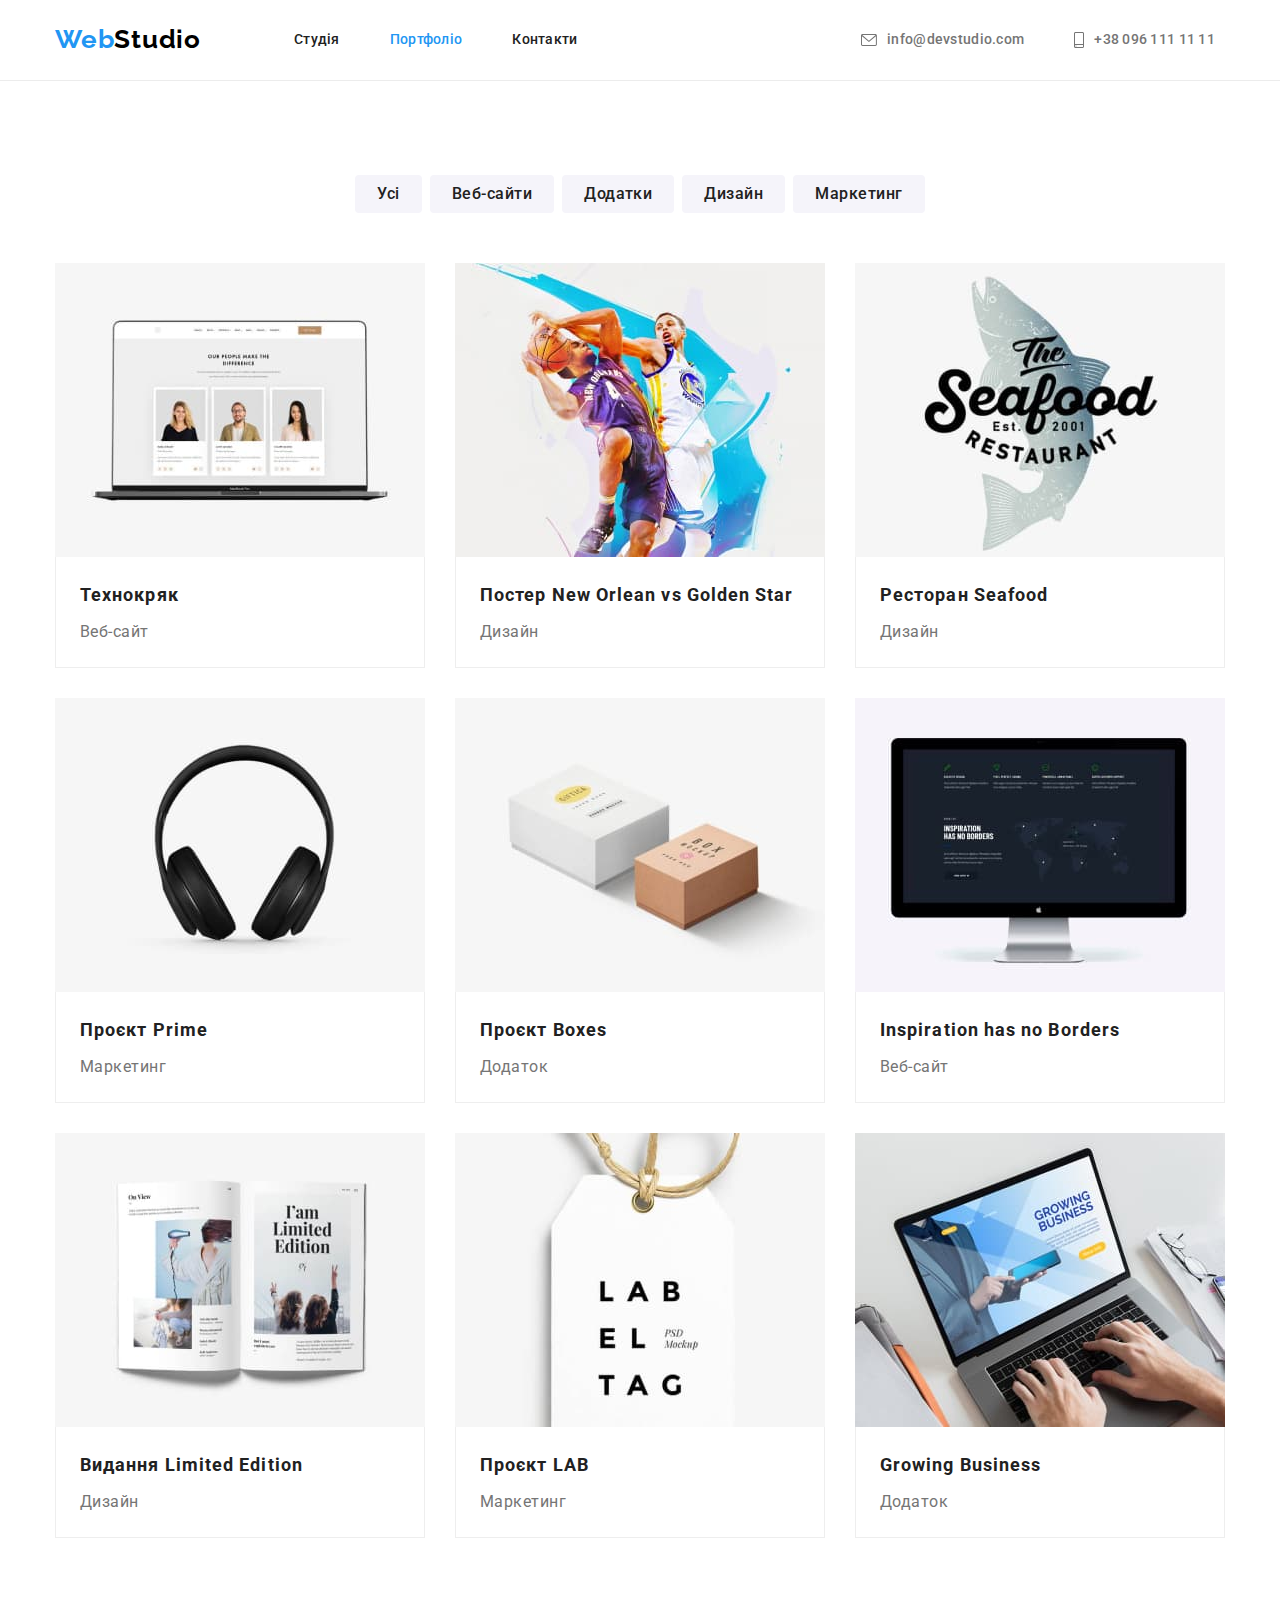
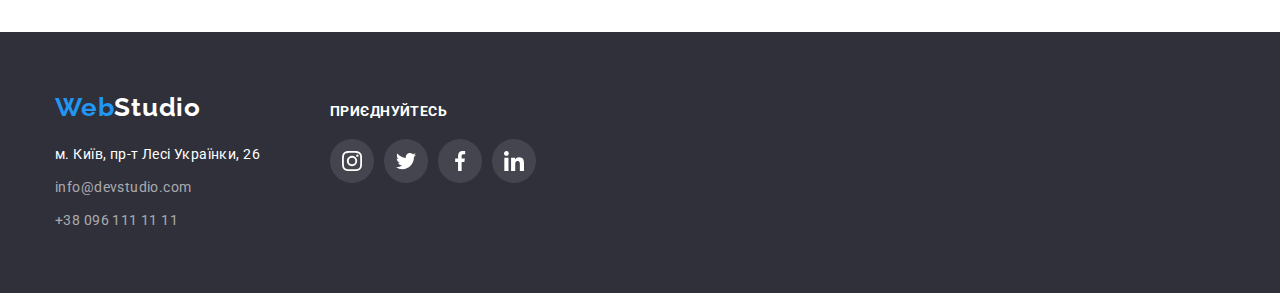
==== portfolio.html @ b71aa913 "first commit with hw4 files" ====
<!DOCTYPE html>
<html lang="uk">
  <head>
    <meta charset="UTF-8" />
    <meta http-equiv="X-UA-Compatible" content="IE=edge" />
    <meta name="viewport" content="width=device-width, initial-scale=1.0" />
    <title>Портфоліо</title>
    <link rel="preconnect" href="https://fonts.googleapis.com" />
    <link rel="preconnect" href="https://fonts.gstatic.com" crossorigin />
    <link
      href="https://fonts.googleapis.com/css2?family=Raleway:wght@700&family=Roboto:wght@400;500;700;900&display=swap"
      rel="stylesheet"
    />
    <link
      rel="stylesheet"
      href="https://cdn.jsdelivr.net/npm/modern-normalize@1.1.0/modern-normalize.min.css"
    />
    <link rel="stylesheet" href="./css/styles.css" />
  </head>
  <body>
    <!-- header of the site -->
    <header class="header-style">
      <div class="container header-container">
        <a class="header-logo link" href="./index.html">
          <span class="logo logo-web">Web</span
          ><span class="logo logo-studio-header">Studio</span></a
        >
        <div class="header-nav">
          <nav>
            <ul class="site-nav list">
              <li class="site-nav-item">
                <a class="header-nav-link link" href="./index.html">Студія</a>
              </li>
              <li class="site-nav-item">
                <a class="header-nav-link link current" href="#">Портфоліо</a>
              </li>
              <li class="site-nav-item">
                <a class="header-nav-link link" href="#">Контакти</a>
              </li>
            </ul>
          </nav>
        </div>

        <div class="contact-container">
          <ul class="list contact">
            <li class="contact-item-icon contact-item">
              <a
                class="link contact-item-link contact"
                href="mailto:info@devstudio.com"
                ><svg class="header-icons" width="16" height="12">
                  <use href="./images/icons.svg#icon-envelope"></use>
                </svg>
                info@devstudio.com
              </a>
            </li>
            <li class="contact-item-icon contact-item">
              <a class="link contact-item-link contact" href="tel:+380961111111"
                ><svg class="header-icons" width="10" height="16">
                  <use href="./images/icons.svg#icon-smartphone"></use>
                </svg>
                +38 096 111 11 11
              </a>
            </li>
          </ul>
        </div>
      </div>
    </header>
    <main>
      <!-- Основні проекти -->
      <section class="section project-section">
        <div class="container">
          <h1 class="visually-hidden">Основні проекти</h1>
          <!-- Групування проектів -->
          <ul class="list projects-filter">
            <li class="filter-item">
              <button type="button" class="button filter-btn">Усі</button>
            </li>
            <li class="filter-item">
              <button type="button" class="button filter-btn">Веб-сайти</button>
            </li>
            <li class="filter-item">
              <button type="button" class="button filter-btn">Додатки</button>
            </li>
            <li class="filter-item">
              <button type="button" class="button filter-btn">Дизайн</button>
            </li>
            <li class="filter-item">
              <button type="button" class="button filter-btn">Маркетинг</button>
            </li>
          </ul>
          <!-- Описи проектів -->
          <ul class="list projects">
            <li class="item">
              <img
                src="./images/project1.jpg"
                alt="Вебсайт Технокряк"
                width="370"
              />
              <div class="project-description">
                <h2 class="title">Технокряк</h2>
                <p class="text">Веб-сайт</p>
              </div>
            </li>
            <li class="item">
              <img
                src="./images/project2.jpg"
                alt="Постер New Orlean vs Golden Star"
                width="370"
              />
              <div class="project-description">
                <h2 class="title">Постер New Orlean vs Golden Star</h2>
                <p class="text">Дизайн</p>
              </div>
            </li>
            <li class="item">
              <img
                src="./images/project3.jpg"
                alt="Лого Ресторану Seafood"
                width="370"
              />
              <div class="project-description">
                <h2 class="title">Ресторан Seafood</h2>
                <p class="text">Дизайн</p>
              </div>
            </li>
            <li class="item">
              <img
                src="./images/project4.jpg"
                alt="Лого Проєкту Prime"
                width="370"
              />
              <div class="project-description">
                <h2 class="title">Проєкт Prime</h2>
                <p class="text">Маркетинг</p>
              </div>
            </li>
            <li class="item">
              <img
                src="./images/project5.jpg"
                alt="Лого Проєкту Boxes"
                width="370"
              />
              <div class="project-description">
                <h2 class="title">Проєкт Boxes</h2>
                <p class="text">Додаток</p>
              </div>
            </li>
            <li class="item">
              <img
                src="./images/project6.jpg"
                alt="Веб-сайт Inspiration has no Borders"
                width="370"
              />
              <div class="project-description">
                <h2 class="title">Inspiration has no Borders</h2>
                <p class="text">Веб-сайт</p>
              </div>
            </li>
            <li class="item">
              <img
                src="./images/project7.jpg"
                alt="Видання Limited Edition"
                width="370"
              />
              <div class="project-description">
                <h2 class="title">Видання Limited Edition</h2>
                <p class="text">Дизайн</p>
              </div>
            </li>
            <li class="item">
              <img
                src="./images/project8.jpg"
                alt="Лого Проєкту LAB"
                width="370"
              />
              <div class="project-description">
                <h2 class="title">Проєкт LAB</h2>
                <p class="text">Маркетинг</p>
              </div>
            </li>
            <li class="item">
              <img
                src="./images/project9.jpg"
                alt="Лого Додатку Growing Business"
                width="370"
              />
              <div class="project-description">
                <h2 class="title">Growing Business</h2>
                <p class="text">Додаток</p>
              </div>
            </li>
          </ul>
        </div>
      </section>
    </main>
    <!-- background -->
    <footer class="footer-style">
      <div class="container footer-container">
        <div class="footer-contacts">
          <a href="./index.html" class="link logo-footer"
            ><span class="logo logo-web">Web</span
            ><span class="logo logo-studio-footer">Studio</span></a
          >
          <address>
            <ul class="address-list list">
              <li class="footer-item">
                <a
                  href="https://goo.gl/maps/tbxTE9ojFHjDwj2v6"
                  target="_blank"
                  rel="noopener nofollow noreferrer"
                  class="location link"
                  >м. Київ, пр-т Лесі Українки, 26</a
                >
              </li>
              <li class="footer-item">
                <a href="mailto:info@devstudio.com" class="address-style link"
                  >info@devstudio.com</a
                >
              </li>
              <li class="footer-item">
                <a href="tel:+380961111111" class="address-style link"
                  >+38 096 111 11 11</a
                >
              </li>
            </ul>
          </address>
        </div>
        <div class="footer-social">
          <p class="footer-text">приєднуйтесь</p>
          <ul class="list footer-social-list">
            <li class="footer-social-item">
              <a
                href="http://instagram.com"
                target="_blank"
                rel="noopener nofollow noreferrer"
                class="footer-icons-items"
              >
                <svg class="footer-team-icons" width="20" height="20">
                  <use href="./images/icons.svg#icon-instagram"></use>
                </svg>
              </a>
            </li>
            <li class="footer-social-item">
              <a
                href="http://twitter.com"
                target="_blank"
                rel="noopener nofollow noreferrer"
                class="footer-icons-items"
              >
                <svg class="footer-team-icons" width="20" height="20">
                  <use href="./images/icons.svg#icon-twitter"></use>
                </svg>
              </a>
            </li>
            <li class="footer-social-item">
              <a
                href="http://facebook.com"
                target="_blank"
                rel="noopener nofollow noreferrer"
                class="footer-icons-items"
              >
                <svg class="footer-team-icons" width="20" height="20">
                  <use href="./images/icons.svg#icon-facebook"></use>
                </svg>
              </a>
            </li>
            <li class="footer-social-item">
              <a
                href="http://linkedin.com"
                target="_blank"
                rel="noopener nofollow noreferrer"
                class="footer-icons-items"
              >
                <svg class="footer-team-icons" width="20" height="20">
                  <use href="./images/icons.svg#icon-linkedin"></use>
                </svg>
              </a>
            </li>
          </ul>
        </div>
      </div>
    </footer>
  </body>
</html>
---- css/styles.css ----
html {
  box-sizing: border-box;
}

:root {
  --main-color: #212121;
  --active-color: #2196F3;
  --second-color: #757575;
  --button-color: #f5f4fa;
  --icons-color: #AFB1B8;
  --main-white-color: #ffffff;
  --hero-background: #2F303A;
  --main-background: #F5F5F5;
  --main-font: 'Roboto', sans-serif;
  --second-font: 'Raleway', sans-serif;
}

* ::after,
::before {
  box-sizing: inherit;
}

body {
  font-family: 'Roboto', sans-serif;
  color: var(--main-color);
  background-color: var(--main-white-color);
}

a {
  text-decoration: none;
}

h1,
h2,
h3,
h4,
h5,
h6,
p,
ul {
  margin: 0px;
  padding: 0px;
}

img {
  display: block;
  max-width: 100%;
  height: auto;
}

.list {
  list-style: none;
}

.section-title {
  font-weight: 700;
  font-size: 36px;
  line-height: 1.17;
  text-align: center;
  letter-spacing: 0.03em;
}

.text {
  letter-spacing: 0.03em;
  color: var(--second-color);
}

.button {
  cursor: pointer;
  font-family: inherit;
  text-align: center;
  border-radius: 4px;
  border: transparent;
}

.container {
  width: 1200px;
  margin-left: auto;
  margin-right: auto;
  padding: 0 15px;
}

/* header styles */
/* logo comment */

.header-style {
  border-bottom: 1px solid #ECECEC;
}

.header-container {
  display: flex;

  padding: 0 15px 0 15px;
}

.header-nav {
  display: flex;
  align-items: center;
}

.logo {
  font-family: var(--second-font);
  font-weight: 700;
  font-size: 26px;
  line-height: 1.19;
  letter-spacing: 0.03em;
}

.header-logo {
  margin-right: 93px;
  padding: 24px 0;
  align-items: center;
}

.site-nav,
.contact {
  font-weight: 500;
  font-size: 14px;
  line-height: 1.14;
  letter-spacing: 0.02em;
}

.site-nav-item:not(:last-child) {
  margin-right: 50px;
}

.site-nav .link {
  color: var(--main-color);
}

.header-nav-link {
  display: block;
  padding: 32px 0;
}

.contact {
  color: var(--second-color);
  display: flex;
  align-items: center;
  justify-content: center;
}

.contact-container {
  display: flex;
  align-items: center;
  margin-left: auto;
}

.contact .contact-item:not(:last-child) {
  margin-right: 50px;
}

.contact-item-link {
  padding: 32px 0;
}

.contact-item-icon {
  margin-right: 10px;
  fill: var(--second-color);

}

/* .contact .mail {
  padding: 32px 0;
} */

.site-nav .link:hover,
.site-nav .link:focus,
.contact .link:hover,
.contact .link:focus,
.footer-style .link:hover,
.footer-style .link:focus,
.contact-item-icon:hover,
.contact-item-icon:focus {
  color: var(--active-color);
  fill: currentColor;
}

.header-icons {
  margin-right: 10px;
  /* padding-right: 10px; */
}

.site-nav .link:active,
.contact .link:active {
  color: var(--active-color);
}

.site-nav .link.current {
  color: var(--active-color);
}

.site-nav {
  display: flex;
}

.visually-hidden {
  position: absolute;
  width: 1px;
  height: 1px;
  margin: -1px;
  border: 0;
  padding: 0;
  white-space: nowrap;
  clip-path: inset(100%);
  clip: rect(0 0 0 0);
  overflow: hidden;
}

/* main styles */
.section {
  padding-bottom: 94px;
}

/* hero styles */
.hero {
  background: var(--hero-background);
  padding-top: 200px;
  padding-bottom: 200px;
  background-image: linear-gradient(rgba(47, 48, 58, 0.4), rgba(47, 48, 58, 0.4)), url(../images/background-hero.jpg);
  background-repeat: no-repeat;
  max-width: 1600px;
  margin-left: auto;
  margin-right: auto;
  background-position: center;
  background-size: cover;
}

h1 {
  font-weight: 900;
  font-size: 44px;
  line-height: 1.36;
  text-align: center;
  letter-spacing: 0.06em;
  text-transform: uppercase;
  color: var(--main-white-color);
  margin-bottom: 30px;
}

.hero-sign {
  margin-left: auto;
  margin-right: auto;
  width: 696px;
}

.preliminary-btn {
  font-weight: 700;
  font-size: 16px;
  line-height: 1.88;
  letter-spacing: 0.06em;
  color: var(--main-white-color);
  background-color: var(--active-color);
  box-shadow: 0px 4px 4px rgba(0, 0, 0, 0.15);

  display: block;
  margin-left: auto;
  margin-right: auto;
  align-items: center;
  height: 50px;
  width: 216px;
}

.preliminary-btn:hover,
.preliminary-btn:focus {
  background-color: #188CE8;
}

.filter-btn:hover,
.filter-btn:focus {
  color: var(--main-white-color);
  background: var(--active-color);
}

/* specialty styles */

.specialty {
  padding-top: 94px;
}

.specialty-container {
  display: flex;
  padding-left: 0;
}

.specialty-icons-container {
  width: 270px;
  background-color: #F5F4FA;
  display: flex;
  align-items: center;
  justify-content: center;
  margin-bottom: 30px;
  padding: 25px 100px;
}

.business-icons {
  fill: #212121;

}

.specialty .title {
  font-weight: 700;
  font-size: 14px;
  line-height: 1.14;
  letter-spacing: 0.03em;
  text-transform: uppercase;
  margin-bottom: 10px;
}

.specialty .text {
  font-size: 14px;
  line-height: 1.71;
}

.specialty-item {
  width: 270px;
}

.specialty-item:not(:last-child) {
  margin-right: 30px;
}

/* our business styles */
.business-list {
  display: flex;
}

.business .section-title {
  margin-bottom: 50px;
}

.business .item:not(:last-child) {
  margin-right: 30px;
}

.business .item {
  margin-bottom: 0px;
}

/* out team styles */
.team {
  letter-spacing: 0.03em;
  text-align: center;
  background: var(--button-color);
  padding-top: 94px;
}

.team .section-title {
  margin-bottom: 50px;
}


.team-list {
  display: flex;
  padding-right: 0;
}

.team-item {
  background: var(--main-white-color);
  box-shadow: 0px 1px 3px rgba(0, 0, 0, 0.12), 0px 1px 1px rgba(0, 0, 0, 0.14), 0px 2px 1px rgba(0, 0, 0, 0.2);
  border-radius: 0px 0px 4px 4px;
  flex-basis: calc((100% - 30px) / 4);
}

.team-item:not(:last-child) {
  margin-right: 30px;
}

.team .title {
  font-weight: 500;
  font-size: 16px;
  line-height: 1.1875;
  text-align: center;
  letter-spacing: 0.03em;
  margin-bottom: 10px;
}

.team-social {
  display: flex;
  align-items: center;
  justify-content: center;
  color: var(--icons-color);
  flex-basis: calc((100% - 10px) / 4);
}


.team-social-items {
  width: 44px;
  height: 44px;
  fill: var(--icons-color);
}

.team-icons-items {
  display: flex;
  width: 100%;
  height: 100%;
  align-items: center;
  justify-content: center;
  fill: var(--icons-color);
}

.team-icons-items:hover,
.team-icons-items:focus {
  fill: var(--main-white-color);
  border-radius: 50%;
  background-color: var(--active-color);
}

.team-social-items {
  border-radius: 50%;
}

.team-social-items:not(:last-child) {
  margin-right: 10px;
}

.team .text {
  font-size: 16px;
  line-height: 1.19;
  text-align: center;
  margin-bottom: 16px;
}

.team .card {
  padding-top: 30px;
  padding-bottom: 30px;
}

/* clients-styles */
.clients {
  padding-top: 94px;
}

.clients-text {
  margin-bottom: 50px;
}

.clients-list {
  display: flex;
  align-items: center;
  justify-content: space-between;
}

.client-items {
  fill: var(--icons-color);
}

.clients-icons-items {
  border: 1px solid var(--second-color);
  border-radius: 4px;
  fill: var(--icons-color);
  display: flex;
  align-items: center;
  justify-content: center;
  width: 170px;
  height: 92px;
}

.clients-icons-items:hover,
.clients-icons-items:focus {
  fill: var(--active-color);
  border: 1px solid var(--active-color);
}

/* projects-styles */

.project-section {
  padding-top: 94px;
  padding-bottom: 94px;
}

.projects-filter {
  display: flex;
  flex-wrap: wrap;
  margin-bottom: 50px;
  justify-content: center;
}

.filter-btn {
  font-weight: 500;
  font-size: 16px;
  line-height: 1.62;
  letter-spacing: 0.03em;
  color: var(--main-color);
  background: var(--button-color);
  /* box-shadow: 0px 3px 1px rgba(0, 0, 0, 0.1), 0px 1px 2px rgba(0, 0, 0, 0.08), 0px 2px 2px rgba(0, 0, 0, 0.12); */
  padding: 6px 22px;
}

.filter-btn:hover,
.filter-btn:focus {
  box-shadow: 0px 3px 1px rgba(0, 0, 0, 0.1), 0px 1px 2px rgba(0, 0, 0, 0.08), 0px 2px 2px rgba(0, 0, 0, 0.12);
}

.filter-item:not(:last-child) {
  margin-right: 8px;
}

.projects .title {
  font-weight: 700;
  font-size: 18px;
  line-height: 2;
  letter-spacing: 0.06em;
  margin-bottom: 4px;
}

.projects .text {
  font-size: 16px;
  line-height: 1.875;
}

.projects {
  background-color: var(--main-white-color);
  display: flex;
  flex-wrap: wrap;
  align-items: center;
}

.project-description {
  padding: 20px 24px;
  border: 1px solid #EEEEEE;
  border-top: none;
}

.item {

  margin-bottom: 30px;
  margin-right: 30px;
  flex-basis: calc((100% - 30px * 2) / 3);
}

.item:nth-child(3n+3) {
  margin-right: 0;
}

.item:nth-last-child(-n+3) {
  margin-bottom: 0;
}

.item:hover {
  box-shadow: 0px 1px 1px rgba(0, 0, 0, 0.12), 0px 4px 4px rgba(0, 0, 0, 0.06), 1px 4px 6px rgba(0, 0, 0, 0.16);
}

/* footer styles */
.footer-container {
  display: flex;
  align-items: baseline;
}

.footer-style {
  background: #2F303A;
  padding-top: 60px;
  padding-bottom: 60px;
}

.logo-footer-style {
  padding-bottom: 20px;
}

.logo-web {
  color: var(--active-color);
}

.logo-studio-header {
  color: #000000;
}

.logo-studio-footer {
  color: var(--main-white-color);
}

.logo-footer {
  display: inline-block;
  margin-bottom: 20px;
}

address {
  font-style: normal;
  font-size: 14px;
  line-height: 1.71;
  letter-spacing: 0.03em;
}

.address-list .location {
  color: var(--main-white-color);
}

/* a[href*="goo.gl"] {
  color: var(--main-white-color);
} */

/* a[href*="goo.gl"]:hover,
a[href*="goo.gl"]:focus {
  color: var(--active-color);
} */

.address-style {
  color: rgba(255, 255, 255, 0.6);
}

.footer-item:not(:last-child) {
  margin-bottom: 9px;

}

.footer-contacts {
  margin-right: 70px;
}

.footer-social-list {
  display: flex;
  align-items: center;
  margin-left: 0;
}

.footer-social {
  align-items: center;
}

.footer-text {
  font-weight: 700;
  font-size: 14px;
  line-height: 16px;
  letter-spacing: 0.03em;
  text-transform: uppercase;

  color: #FFFFFF;
  margin-bottom: 20px;
}

.footer-icons-items {
  width: 44px;
  height: 44px;
  display: flex;
  align-items: center;
  justify-content: center;
}

.footer-social-item:not(:last-child) {
  margin-right: 10px;
}

.footer-social-item {
  border-radius: 50%;
  background: rgba(255, 255, 255, 0.1);
}

.footer-social-item:hover {
  background: var(--active-color);
}

.footer-team-icons {
  fill: var(--main-white-color);
}

.footer-team-icons:hover,
.footer-team-icons:focus {
  fill: var(--main-white-color);
}

.footer-icons-items:focus {
  background-color: var(--active-color);
  border-radius: 50%;
}
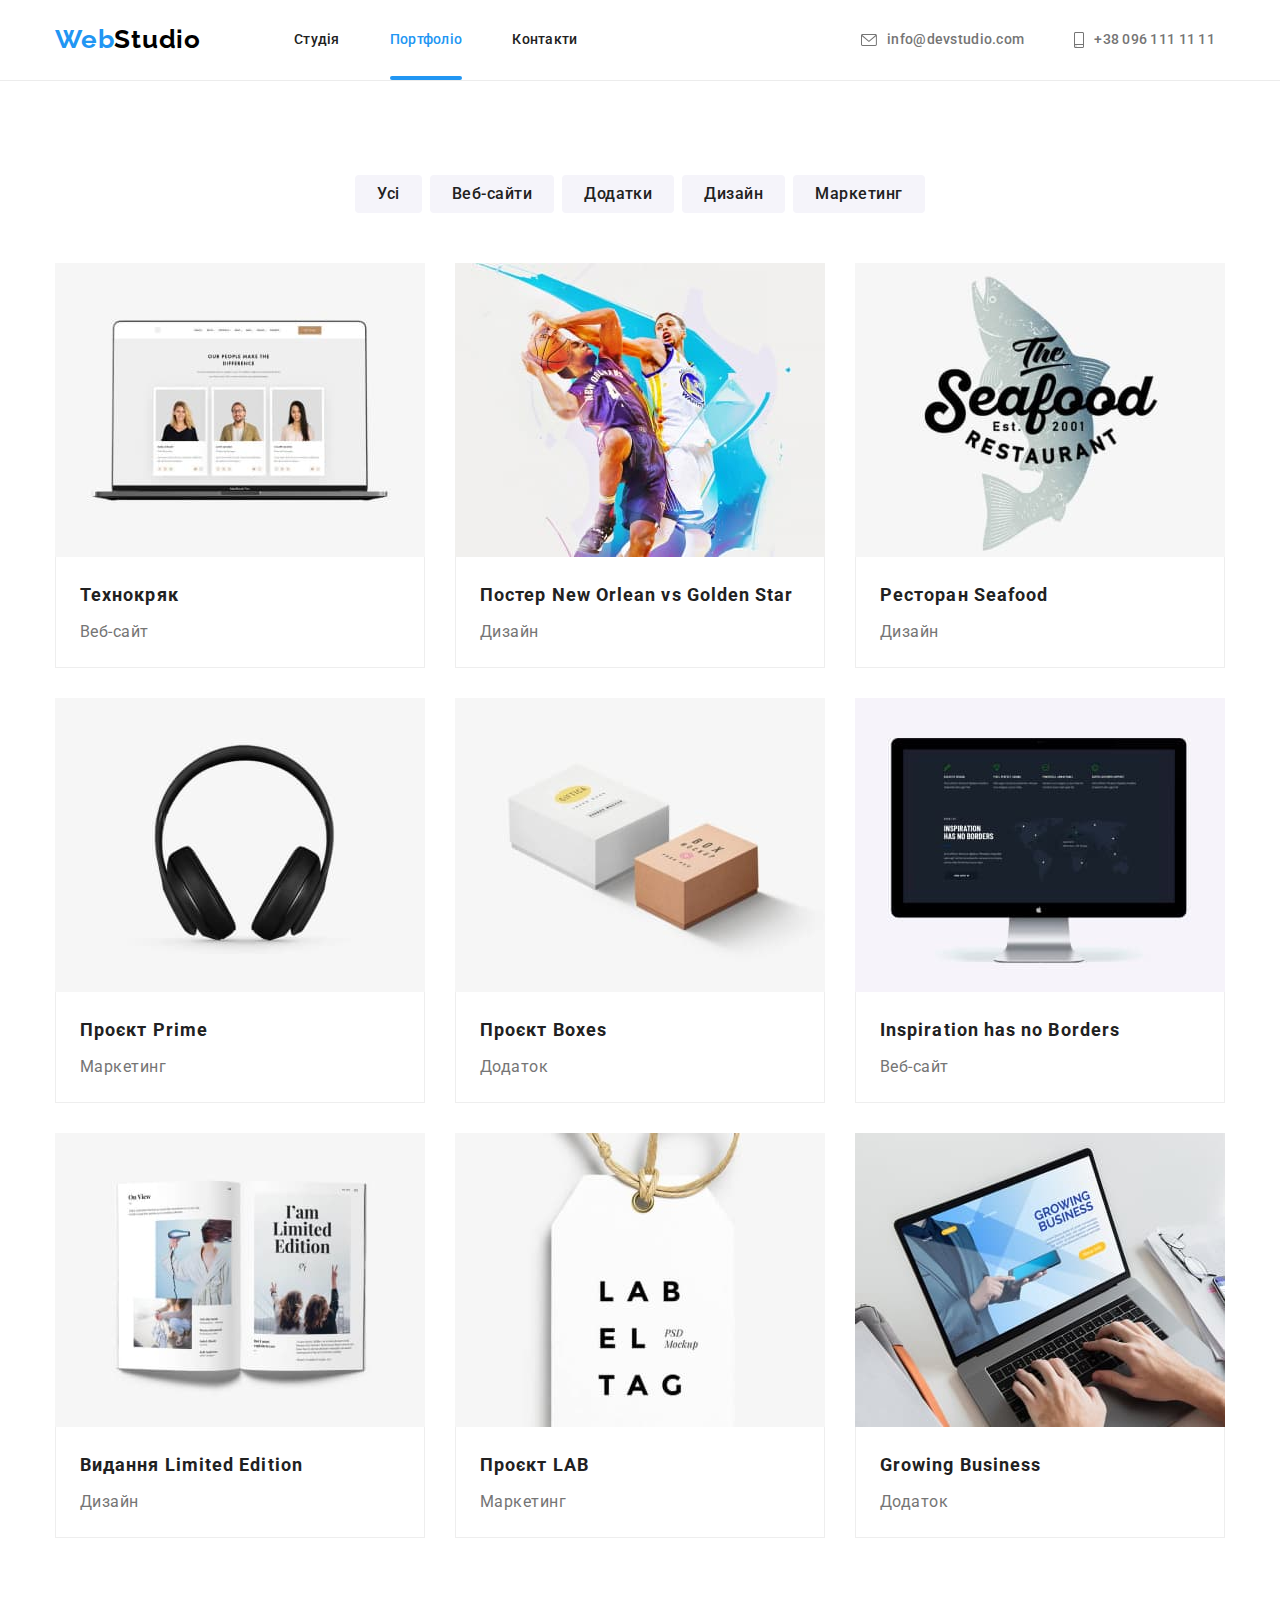
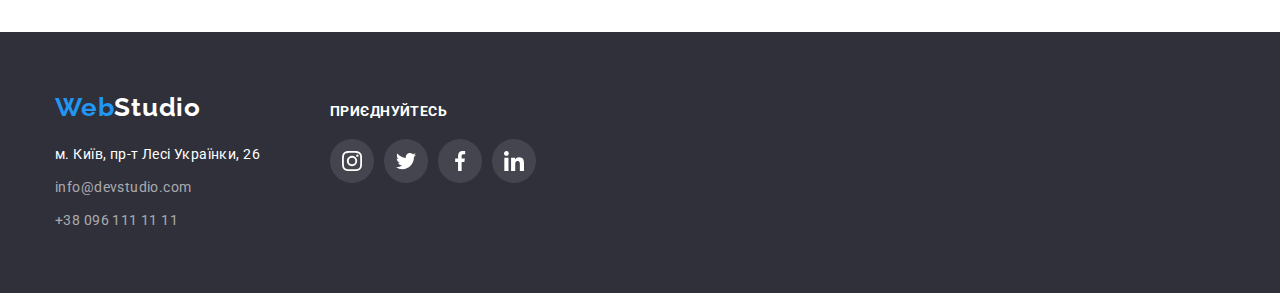
==== commit 86574dac: "Commit to HW5" ====
--- a/portfolio.html
+++ b/portfolio.html
@@ -90,100 +90,183 @@
           </ul>
           <!-- Описи проектів -->
           <ul class="list projects">
-            <li class="item">
-              <img
-                src="./images/project1.jpg"
-                alt="Вебсайт Технокряк"
-                width="370"
-              />
+            <li class="projects-item">
+              <div class="thumb">
+                <img
+                  src="./images/project1.jpg"
+                  alt="Вебсайт Технокряк"
+                  width="370px"
+                />
+                <div class="projects-overlay">
+                  <p class="projects-overlay-text">
+                    Ресурс пропонує комплексні пропозиції з різним рівнем
+                    функціоналу та сервісів. Все це дозволить відвідувачу
+                    отримати вичерпні відомості про компанію чи приватну особу.
+                  </p>
+                </div>
+              </div>
               <div class="project-description">
                 <h2 class="title">Технокряк</h2>
                 <p class="text">Веб-сайт</p>
               </div>
             </li>
-            <li class="item">
-              <img
-                src="./images/project2.jpg"
-                alt="Постер New Orlean vs Golden Star"
-                width="370"
-              />
+            <li class="projects-item">
+              <div class="thumb">
+                <img
+                  src="./images/project2.jpg"
+                  alt="Постер New Orlean vs Golden Star"
+                  width="370px"
+                />
+                <div class="projects-overlay">
+                  <p class="projects-overlay-text">
+                    Ресурс пропонує комплексні пропозиції з різним рівнем
+                    функціоналу та сервісів. Все це дозволить відвідувачу
+                    отримати вичерпні відомості про компанію чи приватну особу.
+                  </p>
+                </div>
+              </div>
               <div class="project-description">
                 <h2 class="title">Постер New Orlean vs Golden Star</h2>
                 <p class="text">Дизайн</p>
               </div>
             </li>
-            <li class="item">
-              <img
-                src="./images/project3.jpg"
-                alt="Лого Ресторану Seafood"
-                width="370"
-              />
+            <li class="projects-item">
+              <div class="thumb">
+                <img
+                  src="./images/project3.jpg"
+                  alt="Лого Ресторану Seafood"
+                  width="370px"
+                />
+                <div class="projects-overlay">
+                  <p class="projects-overlay-text">
+                    Ресурс пропонує комплексні пропозиції з різним рівнем
+                    функціоналу та сервісів. Все це дозволить відвідувачу
+                    отримати вичерпні відомості про компанію чи приватну особу.
+                  </p>
+                </div>
+              </div>
               <div class="project-description">
                 <h2 class="title">Ресторан Seafood</h2>
                 <p class="text">Дизайн</p>
               </div>
             </li>
-            <li class="item">
-              <img
-                src="./images/project4.jpg"
-                alt="Лого Проєкту Prime"
-                width="370"
-              />
+            <li class="projects-item">
+              <div class="thumb">
+                <img
+                  src="./images/project4.jpg"
+                  alt="Лого Проєкту Prime"
+                  width="370px"
+                />
+                <div class="projects-overlay">
+                  <p class="projects-overlay-text">
+                    Ресурс пропонує комплексні пропозиції з різним рівнем
+                    функціоналу та сервісів. Все це дозволить відвідувачу
+                    отримати вичерпні відомості про компанію чи приватну особу.
+                  </p>
+                </div>
+              </div>
               <div class="project-description">
                 <h2 class="title">Проєкт Prime</h2>
                 <p class="text">Маркетинг</p>
               </div>
             </li>
-            <li class="item">
-              <img
-                src="./images/project5.jpg"
-                alt="Лого Проєкту Boxes"
-                width="370"
-              />
+            <li class="projects-item">
+              <div class="thumb">
+                <img
+                  src="./images/project5.jpg"
+                  alt="Лого Проєкту Boxes"
+                  width="370px"
+                />
+                <div class="projects-overlay">
+                  <p class="projects-overlay-text">
+                    Ресурс пропонує комплексні пропозиції з різним рівнем
+                    функціоналу та сервісів. Все це дозволить відвідувачу
+                    отримати вичерпні відомості про компанію чи приватну особу.
+                  </p>
+                </div>
+              </div>
               <div class="project-description">
                 <h2 class="title">Проєкт Boxes</h2>
                 <p class="text">Додаток</p>
               </div>
             </li>
-            <li class="item">
-              <img
-                src="./images/project6.jpg"
-                alt="Веб-сайт Inspiration has no Borders"
-                width="370"
-              />
+            <li class="projects-item">
+              <div class="thumb">
+                <img
+                  src="./images/project6.jpg"
+                  alt="Веб-сайт Inspiration has no
+                  Borders"
+                  width="370px"
+                />
+                <div class="projects-overlay">
+                  <p class="projects-overlay-text">
+                    Ресурс пропонує комплексні пропозиції з різним рівнем
+                    функціоналу та сервісів. Все це дозволить відвідувачу
+                    отримати вичерпні відомості про компанію чи приватну особу.
+                  </p>
+                </div>
+              </div>
               <div class="project-description">
                 <h2 class="title">Inspiration has no Borders</h2>
                 <p class="text">Веб-сайт</p>
               </div>
             </li>
-            <li class="item">
-              <img
-                src="./images/project7.jpg"
-                alt="Видання Limited Edition"
-                width="370"
-              />
+            <li class="projects-item">
+              <div class="thumb">
+                <img
+                  src="./images/project7.jpg"
+                  alt="Видання Limited Edition"
+                  width="370px"
+                />
+                <div class="projects-overlay">
+                  <p class="projects-overlay-text">
+                    Ресурс пропонує комплексні пропозиції з різним рівнем
+                    функціоналу та сервісів. Все це дозволить відвідувачу
+                    отримати вичерпні відомості про компанію чи приватну особу.
+                  </p>
+                </div>
+              </div>
               <div class="project-description">
                 <h2 class="title">Видання Limited Edition</h2>
                 <p class="text">Дизайн</p>
               </div>
             </li>
-            <li class="item">
-              <img
-                src="./images/project8.jpg"
-                alt="Лого Проєкту LAB"
-                width="370"
-              />
+            <li class="projects-item">
+              <div class="thumb">
+                <img
+                  src="./images/project8.jpg"
+                  alt="Лого Проєкту LAB"
+                  width="370px"
+                />
+                <div class="projects-overlay">
+                  <p class="projects-overlay-text">
+                    Ресурс пропонує комплексні пропозиції з різним рівнем
+                    функціоналу та сервісів. Все це дозволить відвідувачу
+                    отримати вичерпні відомості про компанію чи приватну особу.
+                  </p>
+                </div>
+              </div>
               <div class="project-description">
                 <h2 class="title">Проєкт LAB</h2>
                 <p class="text">Маркетинг</p>
               </div>
             </li>
-            <li class="item">
-              <img
-                src="./images/project9.jpg"
-                alt="Лого Додатку Growing Business"
-                width="370"
-              />
+
+            <li class="projects-item">
+              <div class="thumb">
+                <img
+                  src="./images/project9.jpg"
+                  alt="Лого Додатку Growing Busines"
+                  width="370px"
+                />
+                <div class="projects-overlay">
+                  <p class="projects-overlay-text">
+                    Ресурс пропонує комплексні пропозиції з різним рівнем
+                    функціоналу та сервісів. Все це дозволить відвідувачу
+                    отримати вичерпні відомості про компанію чи приватну особу.
+                  </p>
+                </div>
+              </div>
               <div class="project-description">
                 <h2 class="title">Growing Business</h2>
                 <p class="text">Додаток</p>
--- a/css/styles.css
+++ b/css/styles.css
@@ -124,6 +124,10 @@
   margin-right: 50px;
 }
 
+.site-nav-item {
+  margin-bottom: 0;
+}
+
 .site-nav .link {
   color: var(--main-color);
 }
@@ -131,6 +135,23 @@
 .header-nav-link {
   display: block;
   padding: 32px 0;
+  position: relative;
+}
+
+/* .header-nav-link.current {
+  color: var(--active-color);
+} */
+
+.header-nav-link.current::after {
+  content: "";
+  display: block;
+  width: 100%;
+  height: 4px;
+  border-radius: 2px;
+  background-color: var(--active-color);
+  position: absolute;
+  bottom: 0;
+  left: 0;
 }
 
 .contact {
@@ -334,6 +355,35 @@
 
 .business .item {
   margin-bottom: 0px;
+  flex-basis: calc((100% - 30px) / 3);
+
+}
+
+.business-desc-container {
+  display: flex;
+  position: relative;
+}
+
+.business-text {
+  display: flex;
+  align-items: center;
+  justify-content: center;
+  position: absolute;
+  bottom: 0;
+  left: 0;
+
+  font-weight: 700;
+  font-size: 14px;
+  line-height: calc(16 / 14);
+  letter-spacing: 0.03em;
+  text-transform: uppercase;
+
+  color: var(--main-white-color);
+  background: rgba(47, 48, 58, 0.8);
+  padding: 27px 0;
+  /* width: 97%; */
+  width: 370px;
+
 }
 
 /* out team styles */
@@ -515,29 +565,60 @@
   align-items: center;
 }
 
+.thumb {
+  position: relative;
+  overflow: hidden;
+}
+
+.projects-overlay {
+  position: absolute;
+  display: flex;
+  width: 370px;
+  height: 100%;
+  top: 0;
+  left: 0;
+
+  transform: translateY(100%);
+  transition: transform 250ms cubic-bezier(0.4, 0, 0.2, 1);
+}
+
+.projects-item:hover .projects-overlay {
+  background-color: var(--active-color);
+  transform: translateY(0);
+}
+
 .project-description {
   padding: 20px 24px;
   border: 1px solid #EEEEEE;
   border-top: none;
 }
 
-.item {
-
+.projects-item {
   margin-bottom: 30px;
   margin-right: 30px;
   flex-basis: calc((100% - 30px * 2) / 3);
 }
 
-.item:nth-child(3n+3) {
+.projects-item:nth-child(3n+3) {
   margin-right: 0;
 }
 
-.item:nth-last-child(-n+3) {
+.projects-item:nth-last-child(-n+3) {
   margin-bottom: 0;
 }
 
-.item:hover {
+.projects-item:hover {
   box-shadow: 0px 1px 1px rgba(0, 0, 0, 0.12), 0px 4px 4px rgba(0, 0, 0, 0.06), 1px 4px 6px rgba(0, 0, 0, 0.16);
+}
+
+.projects-overlay-text {
+  position: absolute;
+  font-size: 18px;
+  line-height: calc(28 / 18);
+  letter-spacing: 0.03em;
+  color: var(--main-white-color);
+  background-color: var(--active-color);
+  padding: 63px 24px;
 }
 
 /* footer styles */
